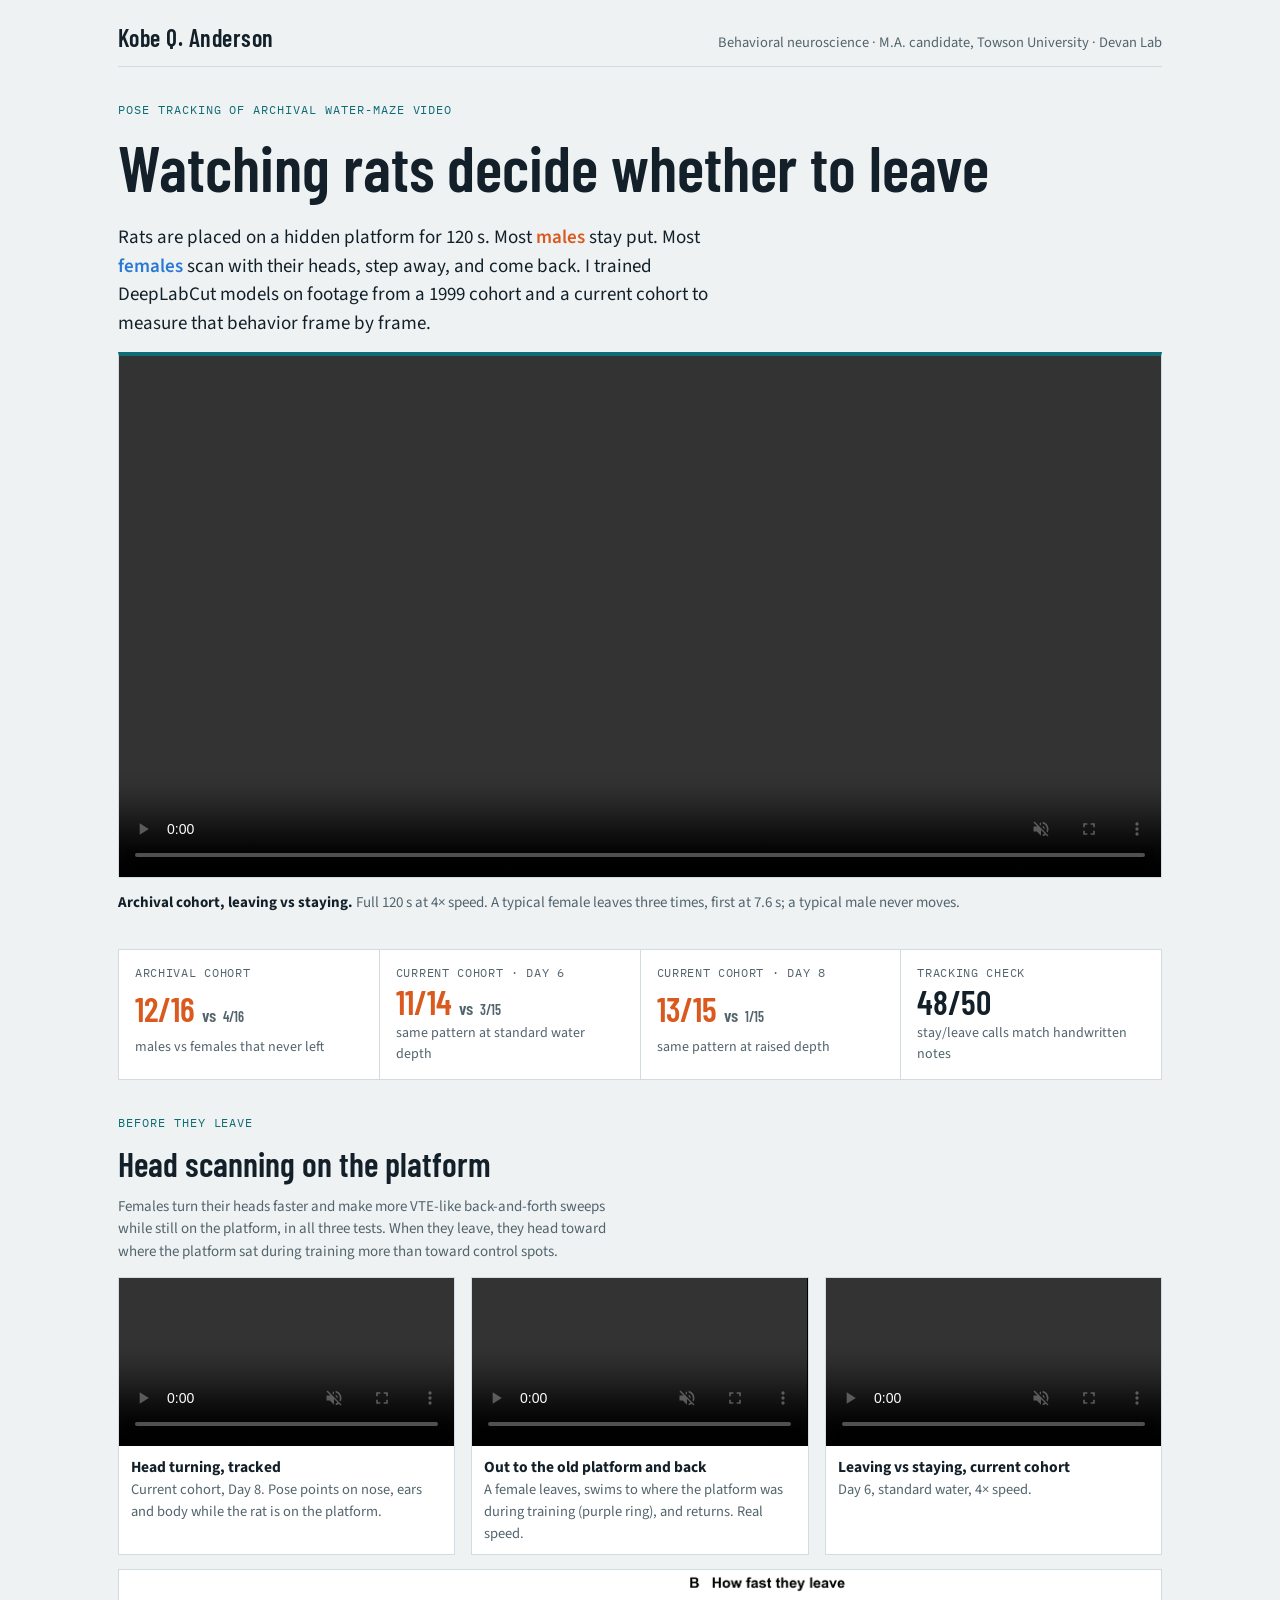
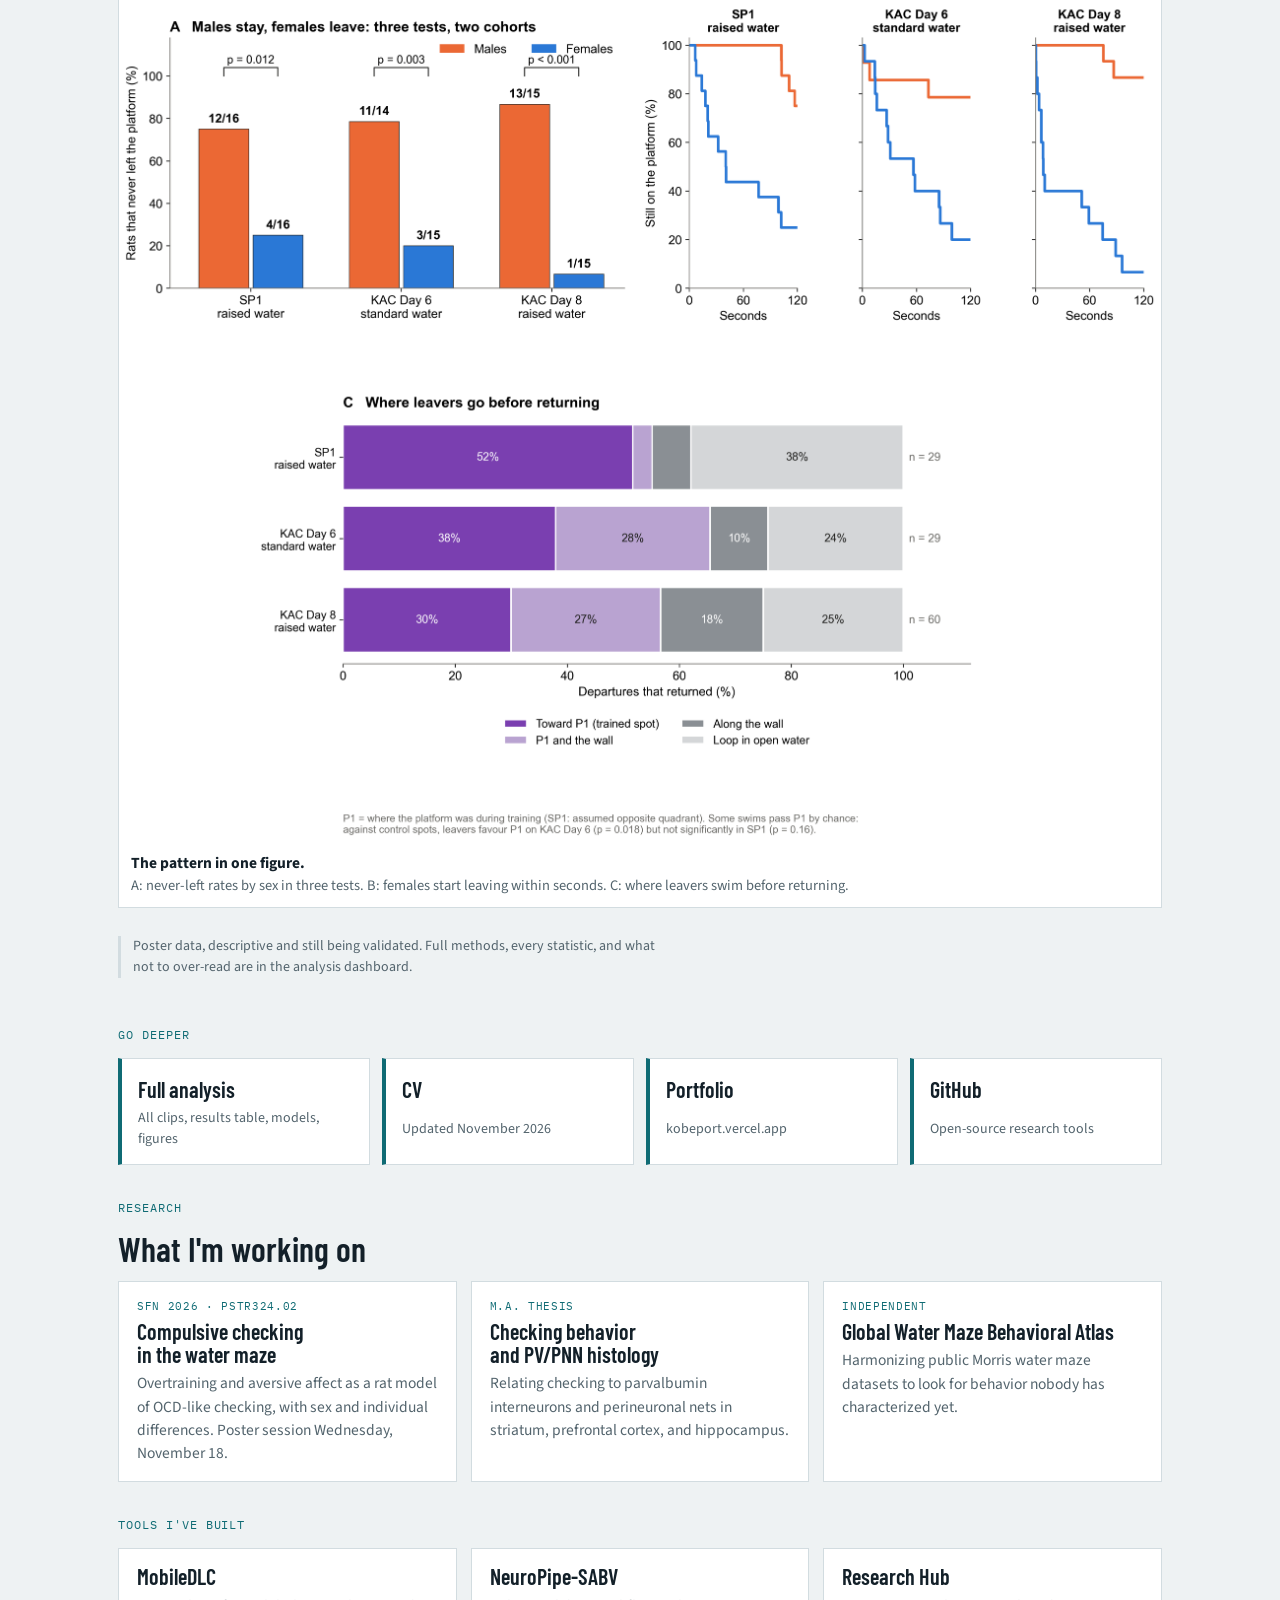
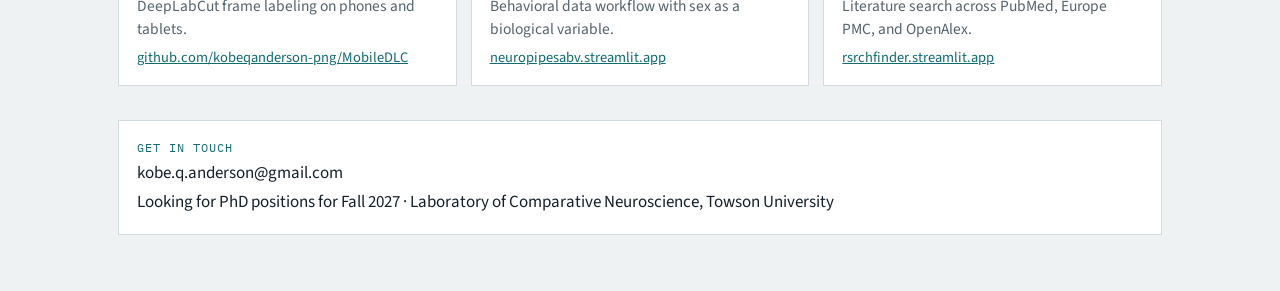
==== research/index.html @ 30e9bc82 "Host research page and analysis dashboard on portfolio; QR codes point to /research Co-Authored-By: " ====
<!DOCTYPE html>
<html lang="en"><head><meta charset="utf-8">
<meta name="viewport" content="width=device-width,initial-scale=1,viewport-fit=cover">
<title>Kobe Q. Anderson — Research</title>
<link rel="stylesheet" href="https://fonts.googleapis.com/css2?family=Barlow+Condensed:wght@500;600&family=Source+Sans+3:wght@400;600&family=IBM+Plex+Mono:wght@400;500&display=swap">
<style>
:root{--bg:#eef2f3;--panel:#fff;--ink:#132029;--ink2:#53646d;--rule:#d2dce0;--accent:#0f6b74;--f:#2a78d6;--m:#d9591f;
--display:"Barlow Condensed","Arial Narrow",Arial,sans-serif;--body:"Source Sans 3","Segoe UI",Arial,sans-serif;--mono:"IBM Plex Mono",Consolas,monospace}
@media (prefers-color-scheme:dark){:root{--bg:#0d161b;--panel:#15222a;--ink:#e3eaee;--ink2:#9db0b9;--rule:#28383f;--accent:#5cc3cc;--f:#5b9cec;--m:#f08a5d;color-scheme:dark}}
*{box-sizing:border-box}
body{margin:0;background:var(--bg);color:var(--ink);font-family:var(--body);font-size:17px;line-height:1.5}
.wrap{max-width:1080px;margin:0 auto;padding:calc(20px + env(safe-area-inset-top,0px)) max(18px,env(safe-area-inset-right,0px)) calc(56px + env(safe-area-inset-bottom,0px)) max(18px,env(safe-area-inset-left,0px));display:grid;gap:34px}
.top{display:flex;justify-content:space-between;align-items:baseline;gap:12px;flex-wrap:wrap;border-bottom:1px solid var(--rule);padding-bottom:10px}
.name{font-family:var(--display);font-size:24px;font-weight:600;letter-spacing:.02em}
.who{font-size:14.5px;color:var(--ink2)}
.eyebrow{font-family:var(--mono);font-size:12px;letter-spacing:.08em;text-transform:uppercase;color:var(--accent)}
h1,h2,h3{font-family:var(--display);font-weight:600;margin:0;line-height:1.05;text-wrap:balance}
h1{font-size:clamp(40px,7vw,64px)} h2{font-size:clamp(26px,3.4vw,34px)} h3{font-size:22px}
.lede{font-size:19px;max-width:66ch;margin:10px 0 0}
.f{color:var(--f);font-weight:600}.m{color:var(--m);font-weight:600}
section{display:grid;gap:14px}
.hero video{width:100%;display:block;background:#000;border:1px solid var(--rule);border-top:4px solid var(--accent)}
.cap{font-size:15px;color:var(--ink2);margin:0}.cap b{color:var(--ink)}
.kpis{display:grid;grid-template-columns:repeat(auto-fit,minmax(200px,1fr));gap:1px;background:var(--rule);border:1px solid var(--rule)}
.kpi{background:var(--panel);padding:14px 16px;display:grid;gap:4px}
.kpi .lab{font-family:var(--mono);font-size:11.5px;letter-spacing:.06em;text-transform:uppercase;color:var(--ink2)}
.kpi b{font-family:var(--display);font-size:34px;font-weight:600;line-height:1}
.kpi b i{font-style:normal;font-size:18px;color:var(--ink2)}
.kpi span:last-child{font-size:14px;color:var(--ink2)}
.vids{display:grid;grid-template-columns:repeat(auto-fit,minmax(300px,1fr));gap:16px}
.vids>*{min-width:0}
figure{margin:0;background:var(--panel);border:1px solid var(--rule);display:grid;align-content:start}
figure video{width:100%;display:block;background:#000}
figure img{width:100%;display:block;background:#fff}
figcaption{padding:10px 12px;font-size:14.5px;color:var(--ink2)} figcaption b{display:block;color:var(--ink);font-size:15.5px}
.btns{display:grid;grid-template-columns:repeat(auto-fit,minmax(230px,1fr));gap:12px}
.btn{display:grid;gap:2px;padding:14px 16px;background:var(--panel);border:1px solid var(--rule);border-left:4px solid var(--accent);color:var(--ink);text-decoration:none}
.btn b{font-family:var(--display);font-size:22px;font-weight:600}
.btn span{font-size:14px;color:var(--ink2)}
.btn:hover{border-color:var(--accent)}
.cards{display:grid;grid-template-columns:repeat(auto-fit,minmax(280px,1fr));gap:14px}
.card{background:var(--panel);border:1px solid var(--rule);padding:16px 18px;display:grid;gap:6px;align-content:start}
.card p{margin:0;color:var(--ink2);font-size:15.5px}
.card a{color:var(--accent);font-size:14.5px;word-break:break-word}
.tag{font-family:var(--mono);font-size:11px;letter-spacing:.06em;text-transform:uppercase;color:var(--accent)}
.note{font-size:14px;color:var(--ink2);max-width:80ch;border-left:3px solid var(--rule);padding-left:12px}
.contact{background:var(--panel);border:1px solid var(--rule);padding:18px;display:grid;gap:4px}
.contact a{color:var(--accent)}
</style></head><body><div class="wrap">

<div class="top"><span class="name">Kobe Q. Anderson</span><span class="who">Behavioral neuroscience · M.A. candidate, Towson University · Devan Lab</span></div>

<section class="hero">
  <div class="eyebrow">Pose tracking of archival water-maze video</div>
  <h1>Watching rats decide whether to leave</h1>
  <p class="lede">Rats are placed on a hidden platform for 120 s. Most <span class="m">males</span> stay put. Most <span class="f">females</span> scan with their heads, step away, and come back. I trained DeepLabCut models on footage from a 1999 cohort and a current cohort to measure that behavior frame by frame.</p>
  <video src="analysis/demos_trimmed/leave_vs_stay_sp1.mp4" controls muted loop playsinline autoplay preload="metadata"></video>
  <p class="cap"><b>Archival cohort, leaving vs staying.</b> Full 120 s at 4× speed. A typical female leaves three times, first at 7.6 s; a typical male never moves.</p>
</section>

<div class="kpis">
  <div class="kpi"><span class="lab">Archival cohort</span><b><span class="m">12/16</span> <i>vs</i> <span class="f">4/16</span></b><span>males vs females that never left</span></div>
  <div class="kpi"><span class="lab">Current cohort · Day 6</span><b><span class="m">11/14</span> <i>vs</i> <span class="f">3/15</span></b><span>same pattern at standard water depth</span></div>
  <div class="kpi"><span class="lab">Current cohort · Day 8</span><b><span class="m">13/15</span> <i>vs</i> <span class="f">1/15</span></b><span>same pattern at raised depth</span></div>
  <div class="kpi"><span class="lab">Tracking check</span><b>48/50</b><span>stay/leave calls match handwritten notes</span></div>
</div>

<section>
  <div class="eyebrow">Before they leave</div>
  <h2>Head scanning on the platform</h2>
  <p class="cap" style="max-width:70ch">Females turn their heads faster and make more VTE-like back-and-forth sweeps while still on the platform, in all three tests. When they leave, they head toward where the platform sat during training more than toward control spots.</p>
  <div class="vids">
    <figure><video src="analysis/demos/head_turning_kac_d8.mp4" controls muted loop playsinline preload="metadata"></video><figcaption><b>Head turning, tracked</b>Current cohort, Day 8. Pose points on nose, ears and body while the rat is on the platform.</figcaption></figure>
    <figure><video src="analysis/demos_trimmed/departure_to_P1.mp4" controls muted loop playsinline preload="metadata"></video><figcaption><b>Out to the old platform and back</b>A female leaves, swims to where the platform was during training (purple ring), and returns. Real speed.</figcaption></figure>
    <figure><video src="analysis/demos_trimmed/leave_vs_stay_kac_d6.mp4" controls muted loop playsinline preload="metadata"></video><figcaption><b>Leaving vs staying, current cohort</b>Day 6, standard water, 4× speed.</figcaption></figure>
  </div>
  <figure><img src="analysis/figures/hero_story.png" alt="Sex difference in staying across three tests, survival curves of rats still on the platform, and where departures went."><figcaption><b>The pattern in one figure.</b> A: never-left rates by sex in three tests. B: females start leaving within seconds. C: where leavers swim before returning.</figcaption></figure>
  <p class="note">Poster data, descriptive and still being validated. Full methods, every statistic, and what not to over-read are in the analysis dashboard.</p>
</section>

<section>
  <div class="eyebrow">Go deeper</div>
  <div class="btns">
    <a class="btn" href="analysis/"><b>Full analysis</b><span>All clips, results table, models, figures</span></a>
    <a class="btn" href="../cv.html"><b>CV</b><span>Updated November 2026</span></a>
    <a class="btn" href="../"><b>Portfolio</b><span>kobeport.vercel.app</span></a>
    <a class="btn" href="https://github.com/kobeqanderson-png"><b>GitHub</b><span>Open-source research tools</span></a>
  </div>
</section>

<section>
  <div class="eyebrow">Research</div>
  <h2>What I'm working on</h2>
  <div class="cards">
    <div class="card"><span class="tag">SfN 2026 · PSTR324.02</span><h3>Compulsive checking in the water maze</h3><p>Overtraining and aversive affect as a rat model of OCD-like checking, with sex and individual differences. Poster session Wednesday, November 18.</p></div>
    <div class="card"><span class="tag">M.A. thesis</span><h3>Checking behavior and PV/PNN histology</h3><p>Relating checking to parvalbumin interneurons and perineuronal nets in striatum, prefrontal cortex, and hippocampus.</p></div>
    <div class="card"><span class="tag">Independent</span><h3>Global Water Maze Behavioral Atlas</h3><p>Harmonizing public Morris water maze datasets to look for behavior nobody has characterized yet.</p></div>
  </div>
</section>

<section>
  <div class="eyebrow">Tools I've built</div>
  <div class="cards">
    <div class="card"><h3>MobileDLC</h3><p>DeepLabCut frame labeling on phones and tablets.</p><a href="https://github.com/kobeqanderson-png/MobileDLC">github.com/kobeqanderson-png/MobileDLC</a></div>
    <div class="card"><h3>NeuroPipe-SABV</h3><p>Behavioral data workflow with sex as a biological variable.</p><a href="https://neuropipesabv.streamlit.app/">neuropipesabv.streamlit.app</a></div>
    <div class="card"><h3>Research Hub</h3><p>Literature search across PubMed, Europe PMC, and OpenAlex.</p><a href="https://rsrchfinder.streamlit.app/">rsrchfinder.streamlit.app</a></div>
  </div>
</section>

<div class="contact"><div class="eyebrow">Get in touch</div><span>kobe.q.anderson@gmail.com</span><span>Looking for PhD positions for Fall 2027 · Laboratory of Comparative Neuroscience, Towson University</span></div>
</div></body></html>
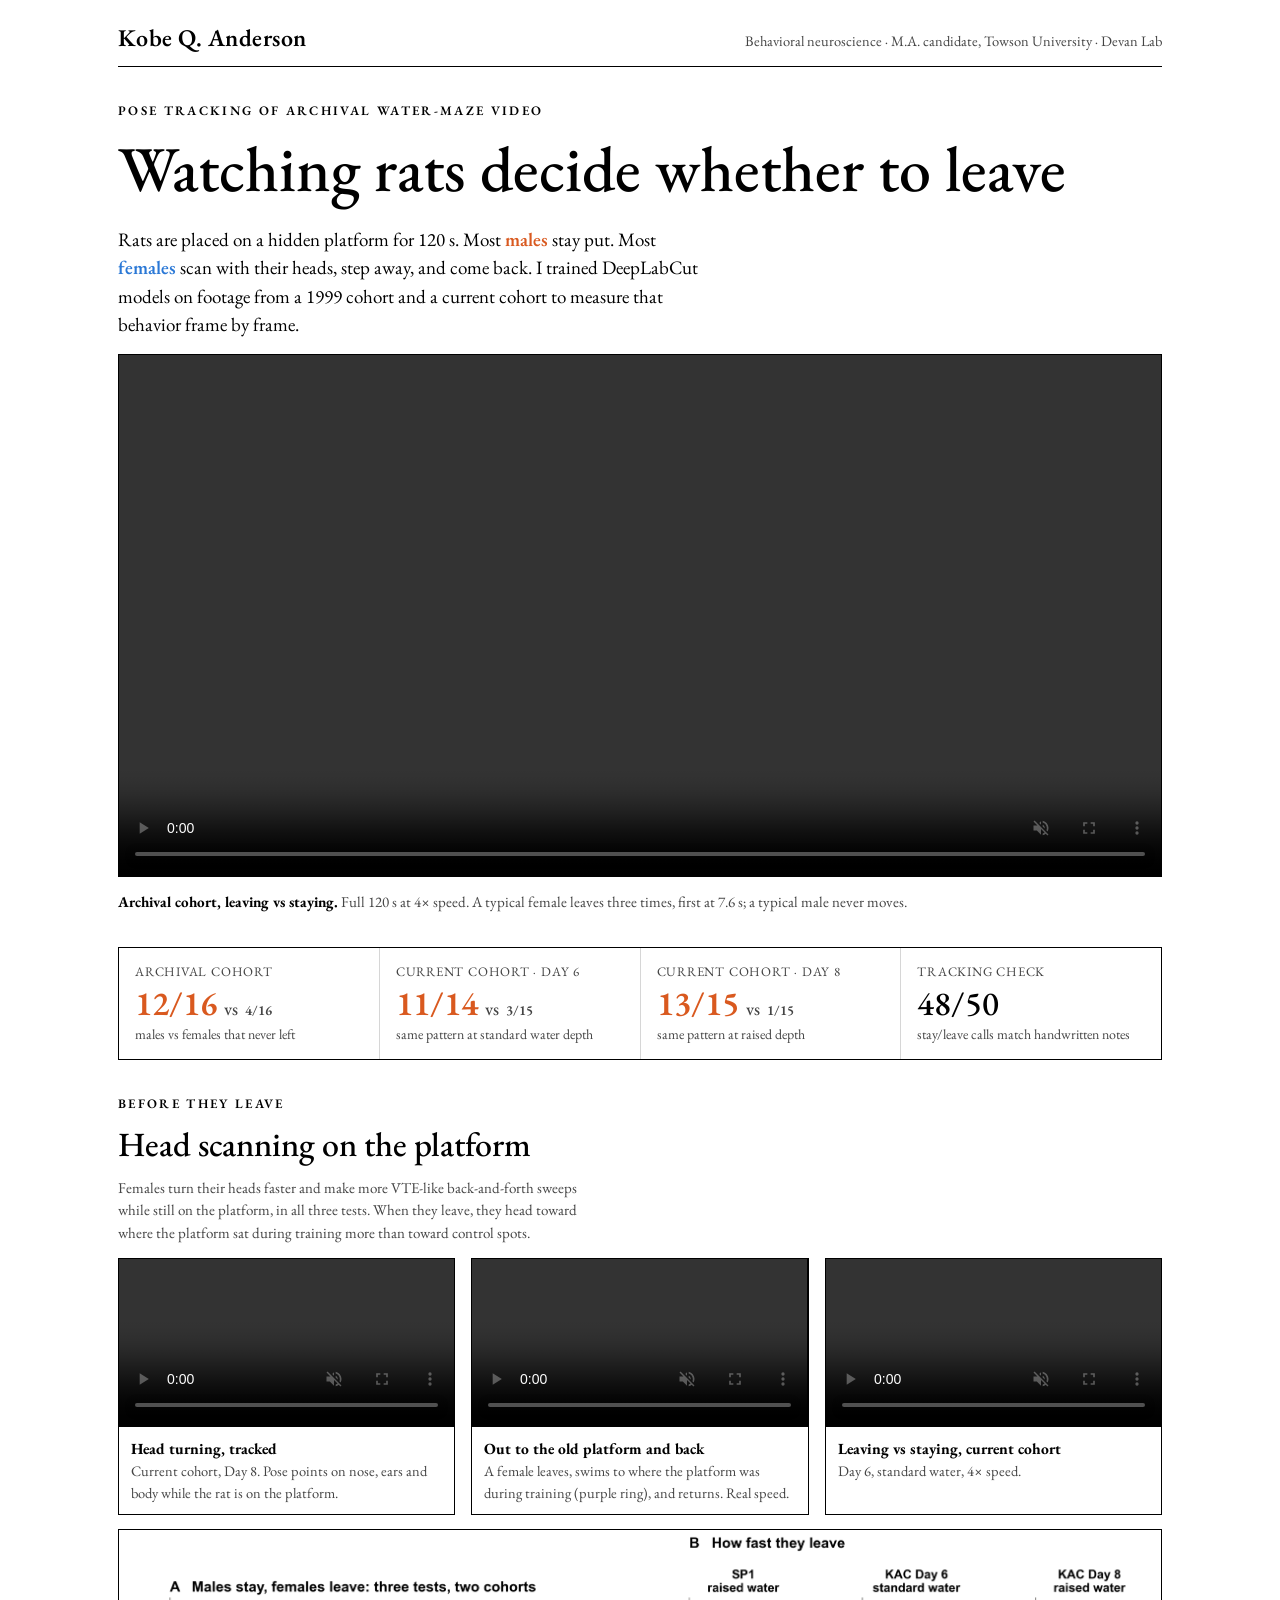
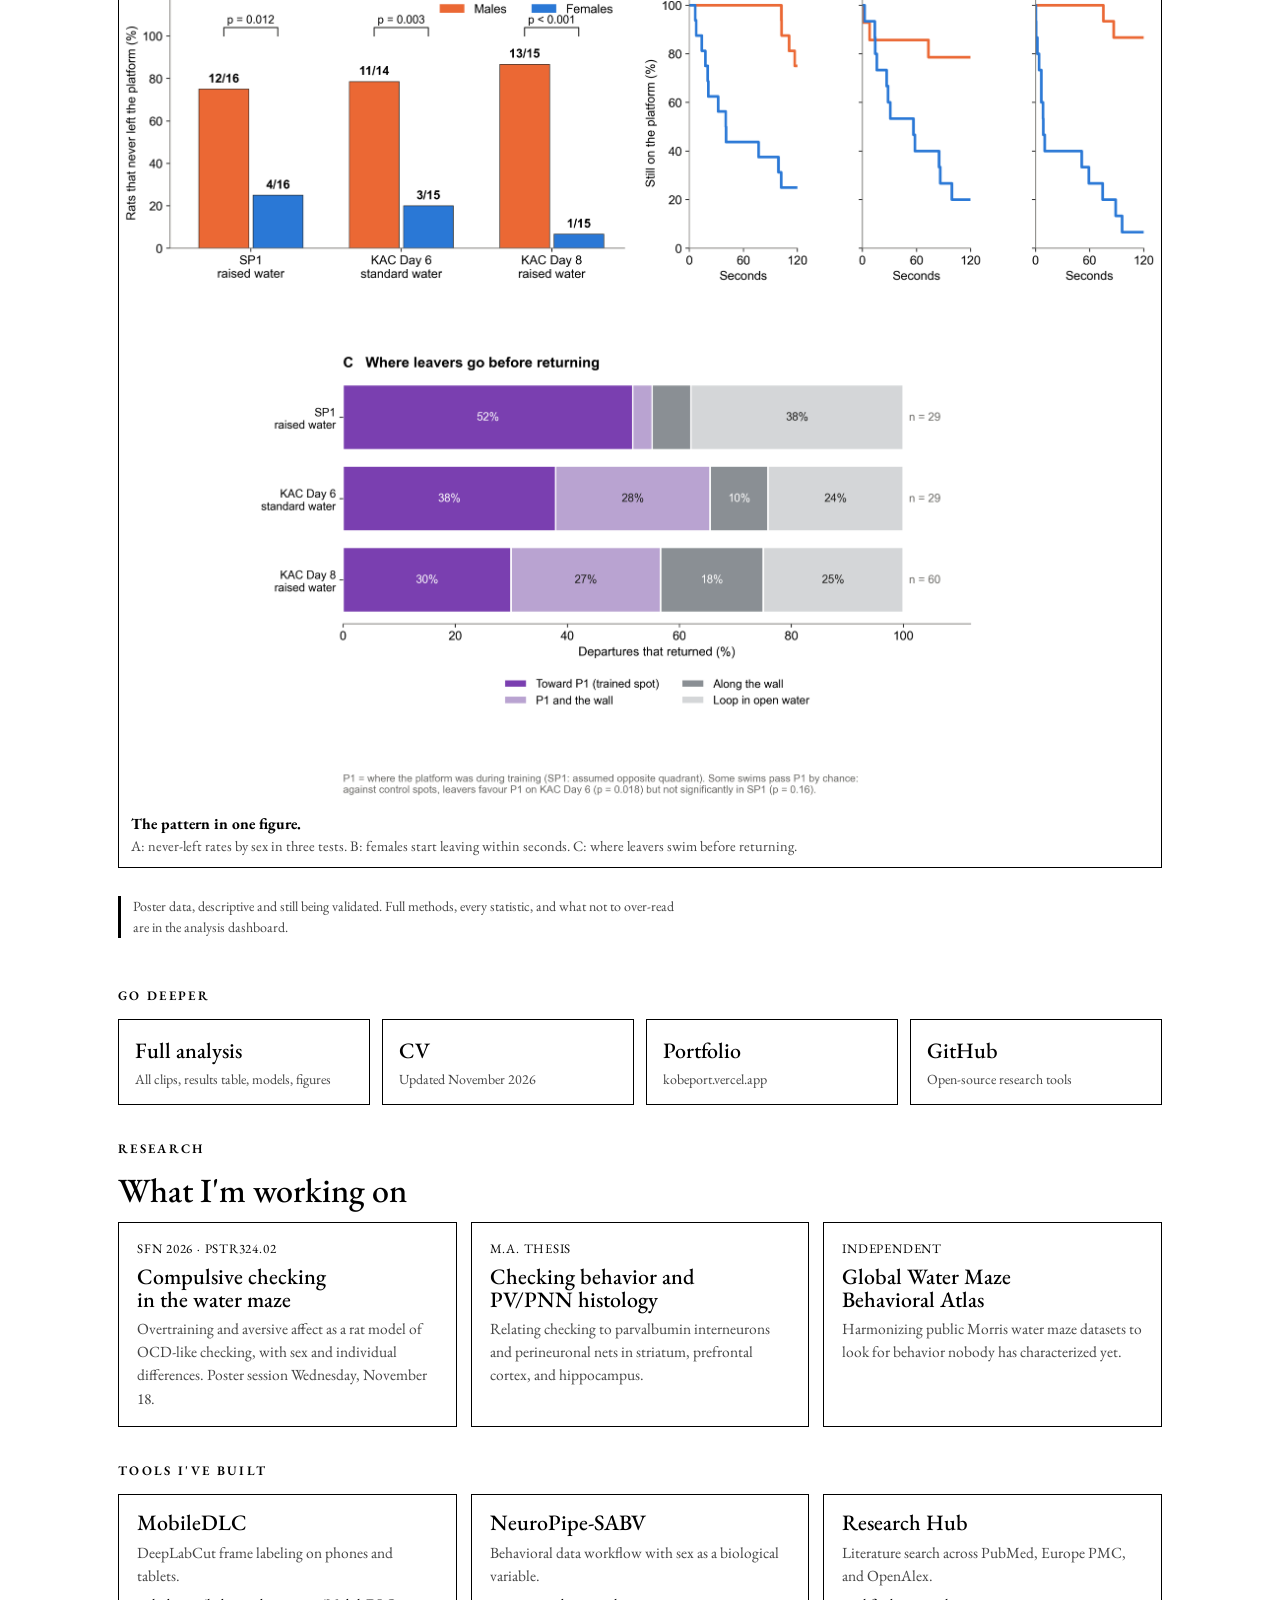
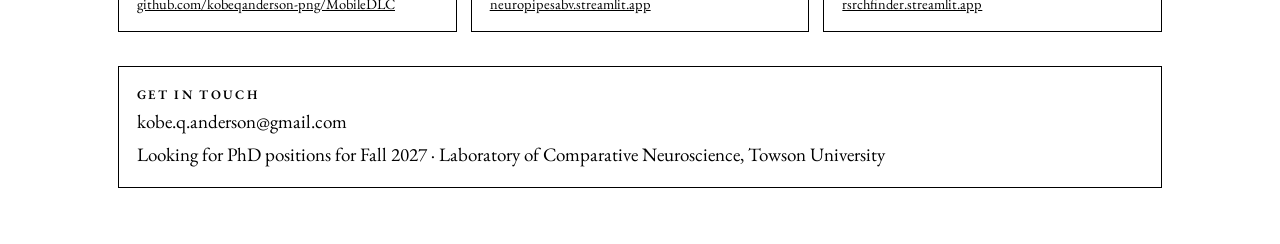
==== commit 410aa8b0: "Portfolio makeover: black/white EB Garamond across home, research, analysis; research featured on ho" ====
--- a/research/index.html
+++ b/research/index.html
@@ -2,29 +2,28 @@
 <html lang="en"><head><meta charset="utf-8">
 <meta name="viewport" content="width=device-width,initial-scale=1,viewport-fit=cover">
 <title>Kobe Q. Anderson — Research</title>
-<link rel="stylesheet" href="https://fonts.googleapis.com/css2?family=Barlow+Condensed:wght@500;600&family=Source+Sans+3:wght@400;600&family=IBM+Plex+Mono:wght@400;500&display=swap">
+<link rel="stylesheet" href="https://fonts.googleapis.com/css2?family=EB+Garamond:ital,wght@0,400;0,500;0,600;1,400&display=swap">
 <style>
-:root{--bg:#eef2f3;--panel:#fff;--ink:#132029;--ink2:#53646d;--rule:#d2dce0;--accent:#0f6b74;--f:#2a78d6;--m:#d9591f;
---display:"Barlow Condensed","Arial Narrow",Arial,sans-serif;--body:"Source Sans 3","Segoe UI",Arial,sans-serif;--mono:"IBM Plex Mono",Consolas,monospace}
-@media (prefers-color-scheme:dark){:root{--bg:#0d161b;--panel:#15222a;--ink:#e3eaee;--ink2:#9db0b9;--rule:#28383f;--accent:#5cc3cc;--f:#5b9cec;--m:#f08a5d;color-scheme:dark}}
+:root{--bg:#fff;--panel:#fff;--ink:#000;--ink2:#444;--rule:#000;--accent:#000;--f:#2a78d6;--m:#d9591f;--display:"EB Garamond",Garamond,"Times New Roman",Georgia,serif;--body:"EB Garamond",Garamond,"Times New Roman",Georgia,serif;--mono:"EB Garamond",Garamond,"Times New Roman",Georgia,serif}
+
 *{box-sizing:border-box}
-body{margin:0;background:var(--bg);color:var(--ink);font-family:var(--body);font-size:17px;line-height:1.5}
+body{margin:0;background:var(--bg);color:var(--ink);font-family:var(--body);font-size:19px;line-height:1.5}
 .wrap{max-width:1080px;margin:0 auto;padding:calc(20px + env(safe-area-inset-top,0px)) max(18px,env(safe-area-inset-right,0px)) calc(56px + env(safe-area-inset-bottom,0px)) max(18px,env(safe-area-inset-left,0px));display:grid;gap:34px}
 .top{display:flex;justify-content:space-between;align-items:baseline;gap:12px;flex-wrap:wrap;border-bottom:1px solid var(--rule);padding-bottom:10px}
 .name{font-family:var(--display);font-size:24px;font-weight:600;letter-spacing:.02em}
 .who{font-size:14.5px;color:var(--ink2)}
-.eyebrow{font-family:var(--mono);font-size:12px;letter-spacing:.08em;text-transform:uppercase;color:var(--accent)}
-h1,h2,h3{font-family:var(--display);font-weight:600;margin:0;line-height:1.05;text-wrap:balance}
+.eyebrow{font-family:var(--mono);font-size:13px;font-weight:600;letter-spacing:.18em;text-transform:uppercase;color:var(--accent)}
+h1,h2,h3{font-family:var(--display);font-weight:500;margin:0;line-height:1.05;text-wrap:balance}
 h1{font-size:clamp(40px,7vw,64px)} h2{font-size:clamp(26px,3.4vw,34px)} h3{font-size:22px}
 .lede{font-size:19px;max-width:66ch;margin:10px 0 0}
 .f{color:var(--f);font-weight:600}.m{color:var(--m);font-weight:600}
 section{display:grid;gap:14px}
-.hero video{width:100%;display:block;background:#000;border:1px solid var(--rule);border-top:4px solid var(--accent)}
+.hero video{width:100%;display:block;background:#000;border:1px solid var(--rule);border-top:1px solid var(--accent)}
 .cap{font-size:15px;color:var(--ink2);margin:0}.cap b{color:var(--ink)}
-.kpis{display:grid;grid-template-columns:repeat(auto-fit,minmax(200px,1fr));gap:1px;background:var(--rule);border:1px solid var(--rule)}
+.kpis{display:grid;grid-template-columns:repeat(auto-fit,minmax(200px,1fr));gap:1px;background:#d6d6d6;border:1px solid var(--rule)}
 .kpi{background:var(--panel);padding:14px 16px;display:grid;gap:4px}
-.kpi .lab{font-family:var(--mono);font-size:11.5px;letter-spacing:.06em;text-transform:uppercase;color:var(--ink2)}
-.kpi b{font-family:var(--display);font-size:34px;font-weight:600;line-height:1}
+.kpi .lab{font-family:var(--mono);font-size:13px;letter-spacing:.06em;text-transform:uppercase;color:var(--ink2)}
+.kpi b{font-family:var(--display);font-size:34px;font-weight:500;line-height:1}
 .kpi b i{font-style:normal;font-size:18px;color:var(--ink2)}
 .kpi span:last-child{font-size:14px;color:var(--ink2)}
 .vids{display:grid;grid-template-columns:repeat(auto-fit,minmax(300px,1fr));gap:16px}
@@ -34,21 +33,21 @@
 figure img{width:100%;display:block;background:#fff}
 figcaption{padding:10px 12px;font-size:14.5px;color:var(--ink2)} figcaption b{display:block;color:var(--ink);font-size:15.5px}
 .btns{display:grid;grid-template-columns:repeat(auto-fit,minmax(230px,1fr));gap:12px}
-.btn{display:grid;gap:2px;padding:14px 16px;background:var(--panel);border:1px solid var(--rule);border-left:4px solid var(--accent);color:var(--ink);text-decoration:none}
-.btn b{font-family:var(--display);font-size:22px;font-weight:600}
+.btn{display:grid;gap:2px;padding:14px 16px;background:var(--panel);border:1px solid var(--rule);border-left:1px solid var(--accent);color:var(--ink);text-decoration:none}
+.btn b{font-family:var(--display);font-size:22px;font-weight:500}
 .btn span{font-size:14px;color:var(--ink2)}
 .btn:hover{border-color:var(--accent)}
 .cards{display:grid;grid-template-columns:repeat(auto-fit,minmax(280px,1fr));gap:14px}
 .card{background:var(--panel);border:1px solid var(--rule);padding:16px 18px;display:grid;gap:6px;align-content:start}
 .card p{margin:0;color:var(--ink2);font-size:15.5px}
 .card a{color:var(--accent);font-size:14.5px;word-break:break-word}
-.tag{font-family:var(--mono);font-size:11px;letter-spacing:.06em;text-transform:uppercase;color:var(--accent)}
+.tag{font-family:var(--mono);font-size:13px;letter-spacing:.06em;text-transform:uppercase;color:var(--accent)}
 .note{font-size:14px;color:var(--ink2);max-width:80ch;border-left:3px solid var(--rule);padding-left:12px}
 .contact{background:var(--panel);border:1px solid var(--rule);padding:18px;display:grid;gap:4px}
 .contact a{color:var(--accent)}
 </style></head><body><div class="wrap">
 
-<div class="top"><span class="name">Kobe Q. Anderson</span><span class="who">Behavioral neuroscience · M.A. candidate, Towson University · Devan Lab</span></div>
+<div class="top"><a class="name" href="../" style="color:inherit;text-decoration:none">Kobe Q. Anderson</a><span class="who">Behavioral neuroscience · M.A. candidate, Towson University · Devan Lab</span></div>
 
 <section class="hero">
   <div class="eyebrow">Pose tracking of archival water-maze video</div>
